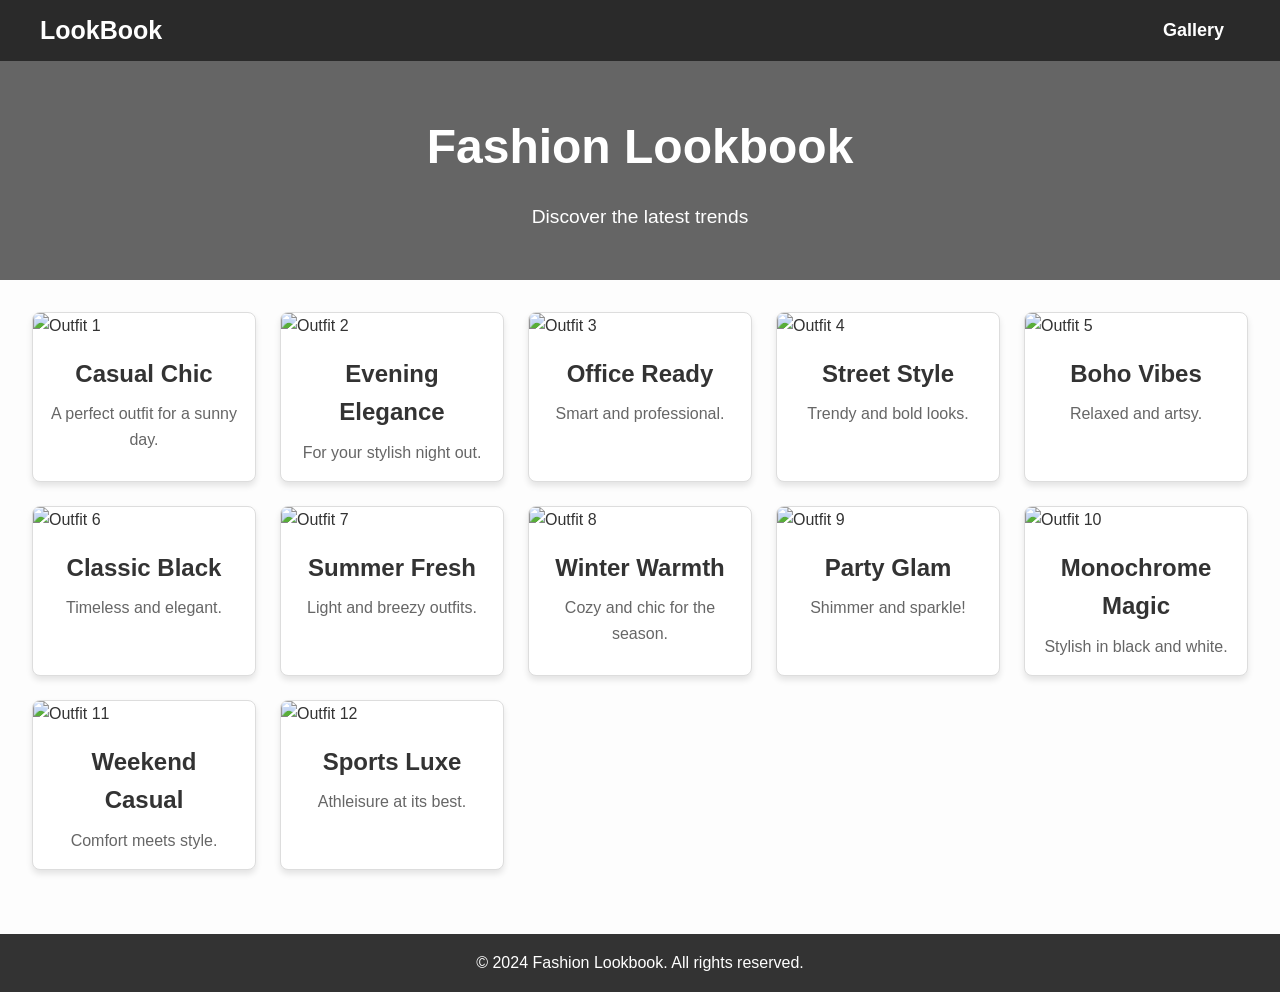
==== Fashion Lookbook/index.html @ dab62062 "Added navigation bar" ====
<!DOCTYPE html>
<html lang="en">
<head>
  <meta charset="UTF-8">
  <meta name="viewport" content="width=device-width, initial-scale=1.0">
  <title>Fashion Lookbook</title>
  <link rel="stylesheet" href="style.css">
</head>
<body>
  <header class="bar">
  <nav>
    <div class="logo">LookBook</div>
      <ul>
          
          <li><a href="#gallery">Gallery</a></li>
      </ul>
  </nav>
</header>
   
  <!-- Hero Section -->
  <header class="hero">
    

    <h1>Fashion Lookbook</h1>
    <p>Discover the latest trends</p>
  </header>

  <!-- Gallery Section -->
  <section class="gallery">
    <div class="card">
      <img src="images/outfit1.jpg" alt="Outfit 1">
      <div class="card-info">
        <h2>Casual Chic</h2>
        <p>A perfect outfit for a sunny day.</p>
      </div>
    </div>
    <div class="card">
      <img src="images/outfit2.jpg" alt="Outfit 2">
      <div class="card-info">
        <h2>Evening Elegance</h2>
        <p>For your stylish night out.</p>
      </div>
    </div>
    <div class="card">
      <img src="images/outfit3.jpg" alt="Outfit 3">
      <div class="card-info">
        <h2>Office Ready</h2>
        <p>Smart and professional.</p>
      </div>
    </div>
    <div class="card">
      <img src="images/outfit4.jpg" alt="Outfit 4">
      <div class="card-info">
        <h2>Street Style</h2>
        <p>Trendy and bold looks.</p>
      </div>
    </div>
    <div class="card">
      <img src="images/outfit5.jpg" alt="Outfit 5">
      <div class="card-info">
        <h2>Boho Vibes</h2>
        <p>Relaxed and artsy.</p>
      </div>
    </div>
    <div class="card">
      <img src="images/outfit6.jpg" alt="Outfit 6">
      <div class="card-info">
        <h2>Classic Black</h2>
        <p>Timeless and elegant.</p>
      </div>
    </div>
    <div class="card">
      <img src="images/outfit7.jpg" alt="Outfit 7">
      <div class="card-info">
        <h2>Summer Fresh</h2>
        <p>Light and breezy outfits.</p>
      </div>
    </div>
    <div class="card">
      <img src="images/outfit8.jpg" alt="Outfit 8">
      <div class="card-info">
        <h2>Winter Warmth</h2>
        <p>Cozy and chic for the season.</p>
      </div>
    </div>
    <div class="card">
      <img src="images/outfit9.jpg" alt="Outfit 9">
      <div class="card-info">
        <h2>Party Glam</h2>
        <p>Shimmer and sparkle!</p>
      </div>
    </div>
    <div class="card">
      <img src="images/outfit10.jpg" alt="Outfit 10">
      <div class="card-info">
        <h2>Monochrome Magic</h2>
        <p>Stylish in black and white.</p>
      </div>
    </div>
    <div class="card">
      <img src="images/outfit11.jpg" alt="Outfit 11">
      <div class="card-info">
        <h2>Weekend Casual</h2>
        <p>Comfort meets style.</p>
      </div>
    </div>
    <div class="card">
      <img src="images/outfit12.jpg" alt="Outfit 12">
      <div class="card-info">
        <h2>Sports Luxe</h2>
        <p>Athleisure at its best.</p>
      </div>
    </div>
  </section>

  <!-- Footer -->
  <footer>
    <p>&copy; 2024 Fashion Lookbook. All rights reserved.</p>
  </footer>
</body>
</html>
---- Fashion Lookbook/style.css ----
/* General Styles */
* {
    margin: 0;
    padding: 0;
    box-sizing: border-box;
    font-family: 'Arial', sans-serif;
  }
  
  body {
    background-color: #fdfdfd;
    color: #333;
    line-height: 1.6;
  }

 

nav {
  display: flex;
  justify-content: flex-end; 
  align-items: center;
  background-color: #2a2a2a;
    color: #fff;
    padding: 0.5rem;
    
}

nav ul {
  display: flex;
  list-style: none;
  text-align: right;
  justify-content: flex-end; 
}

nav ul li {
  margin-left: 1rem;
  margin-right: 3rem;
}

nav ul li a {
  color: #fff;
  text-decoration: none;
  position: relative; 
  display: inline-block;
  padding: 0.5rem 0;
  font-weight: bold;
  font-size: large;


}

nav ul li a::after {
  content: '';
  position: absolute;
  bottom: 0; 
  left: 0;
  width: 0; 
  height: 2px; 
  background: #fff; 
  transition: width 0.3s ease-in-out; 
}

nav ul li a:hover::after {
  width: 100%; 
}
.logo {
  margin-right: auto; 
  font-weight: bolder;
  font-size: 25px;
  margin-left: 2rem;
}


  
  /* Hero Section */
  .hero {
    text-align: center;
    background: linear-gradient(rgba(0, 0, 0, 0.6), rgba(0, 0, 0, 0.6)), url('images/hero.jpg') no-repeat center/cover;
    color: #fff;
    padding: 3rem 1rem;
  }
  
  .hero h1 {
    font-size: 3rem;
  }
  
  .hero p {
    margin-top: 1rem;
    font-size: 1.2rem;
  }
  
  /* Gallery Section */
  .gallery {
    display: grid;
    grid-template-columns: repeat(auto-fit, minmax(200px, 1fr));
    gap: 1.5rem;
    padding: 2rem;
  }
  
  .card {
    background: #fff;
    border: 1px solid #ddd;
    border-radius: 8px;
    overflow: hidden;
    box-shadow: 0 4px 6px rgba(0, 0, 0, 0.1);
    transition: transform 0.3s ease, box-shadow 0.3s ease;
  }
  
  .card:hover {
    transform: translateY(-5px);
    box-shadow: 0 8px 12px rgba(0, 0, 0, 0.2);
  }
  
  .card img {
    width: 100%;
    display: block;
    transition: transform 0.3s ease;
  }
  
  .card:hover img {
    transform: scale(1.05);
  }
  
  .card-info {
    padding: 1rem;
    text-align: center;
  }
  
  .card-info h2 {
    font-size: 1.5rem;
    margin-bottom: 0.5rem;
  }
  
  .card-info p {
    font-size: 1rem;
    color: #666;
  }
  
  /* Footer */
  footer {
    text-align: center;
    padding: 1rem;
    background: #333;
    color: #fff;
    margin-top: 2rem;
  }
  
  /* Responsive Design */
  @media (max-width: 600px) {
    .gallery {
      grid-template-columns: 1fr;
    }
  }
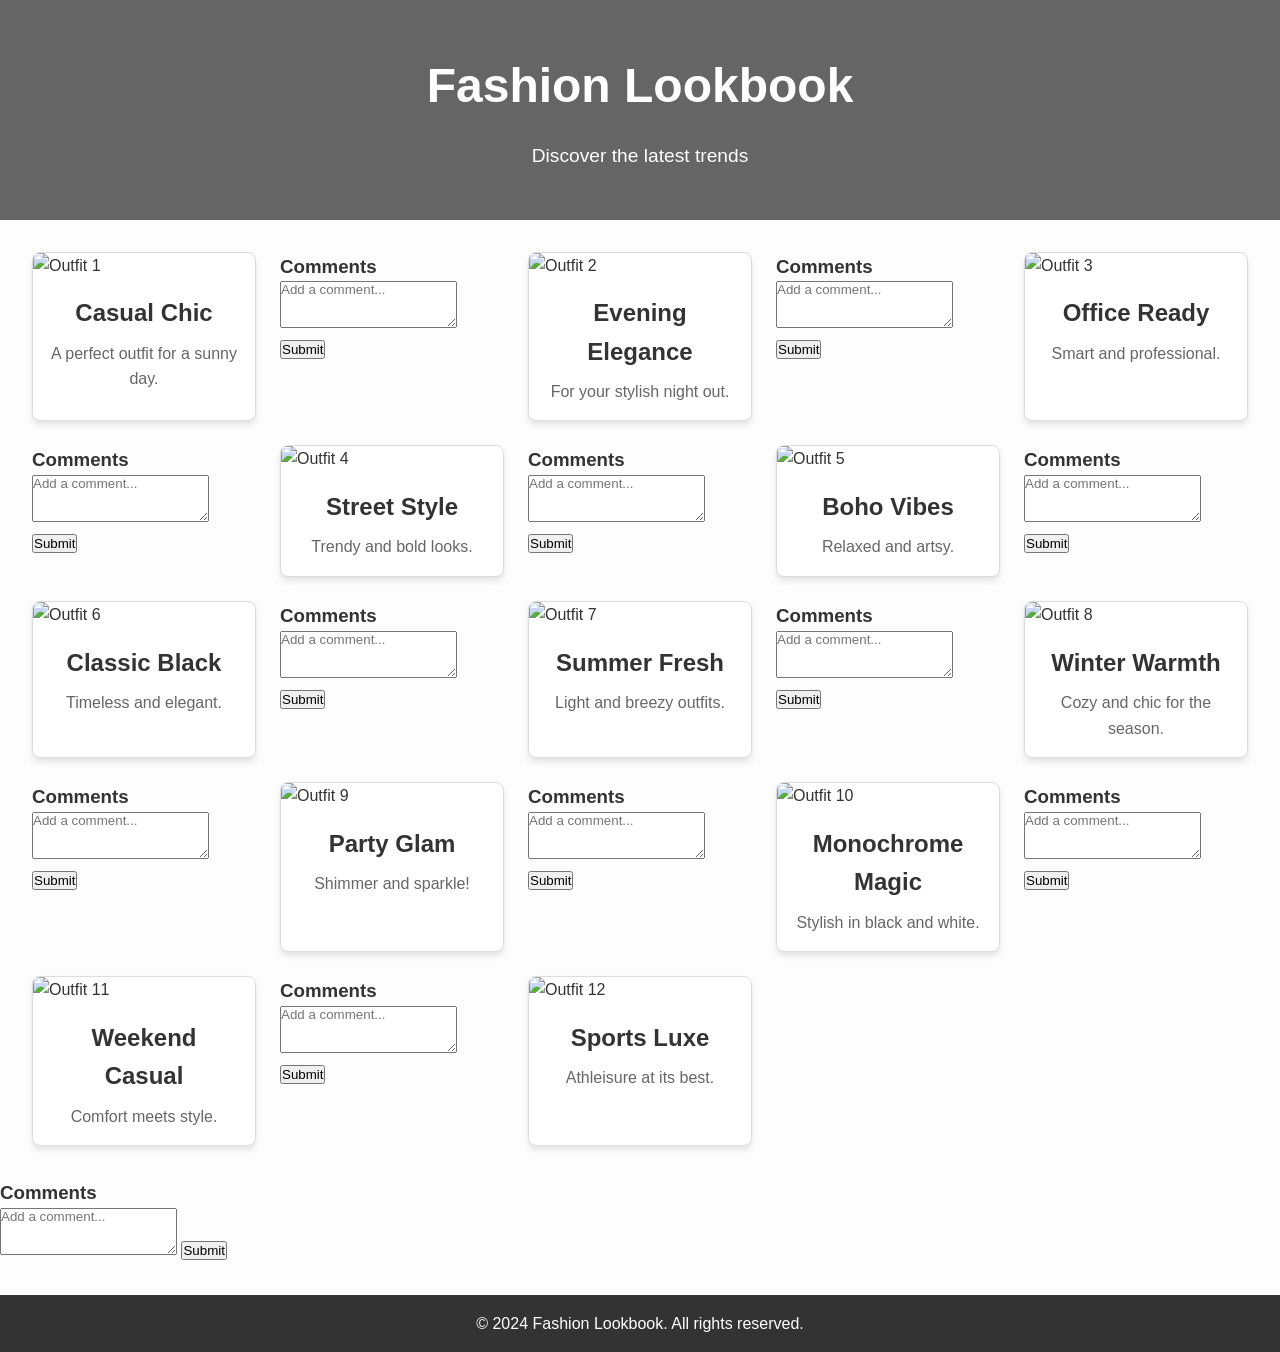
==== commit 71f7897d: "added comment section" ====
--- a/Fashion Lookbook/index.html
+++ b/Fashion Lookbook/index.html
@@ -1,26 +1,16 @@
 <!DOCTYPE html>
 <html lang="en">
+
 <head>
   <meta charset="UTF-8">
   <meta name="viewport" content="width=device-width, initial-scale=1.0">
   <title>Fashion Lookbook</title>
   <link rel="stylesheet" href="style.css">
 </head>
+
 <body>
-  <header class="bar">
-  <nav>
-    <div class="logo">LookBook</div>
-      <ul>
-          
-          <li><a href="#gallery">Gallery</a></li>
-      </ul>
-  </nav>
-</header>
-   
   <!-- Hero Section -->
   <header class="hero">
-    
-
     <h1>Fashion Lookbook</h1>
     <p>Discover the latest trends</p>
   </header>
@@ -34,6 +24,17 @@
         <p>A perfect outfit for a sunny day.</p>
       </div>
     </div>
+    <!-- Comment Section -->
+    <div class="comment-section">
+      <h3>Comments</h3>
+      <div class="comments-list" id="comments1">
+        <!-- Comments will be displayed here -->
+      </div>
+      <textarea id="commentInput1" placeholder="Add a comment..." rows="3"></textarea>
+      <button onclick="submitComment(1)">Submit</button>
+    </div>
+    </div>
+
     <div class="card">
       <img src="images/outfit2.jpg" alt="Outfit 2">
       <div class="card-info">
@@ -41,6 +42,18 @@
         <p>For your stylish night out.</p>
       </div>
     </div>
+
+    <!-- Comment Section -->
+    <div class="comment-section">
+      <h3>Comments</h3>
+      <div class="comments-list" id="comments2">
+        <!-- Comments will be displayed here -->
+      </div>
+      <textarea id="commentInput2" placeholder="Add a comment..." rows="3"></textarea>
+      <button onclick="submitComment(2)">Submit</button>
+    </div>
+    </div>
+
     <div class="card">
       <img src="images/outfit3.jpg" alt="Outfit 3">
       <div class="card-info">
@@ -48,6 +61,18 @@
         <p>Smart and professional.</p>
       </div>
     </div>
+
+    <!-- Comment Section -->
+    <div class="comment-section">
+      <h3>Comments</h3>
+      <div class="comments-list" id="comments3">
+        <!-- Comments will be displayed here -->
+      </div>
+      <textarea id="commentInput3" placeholder="Add a comment..." rows="3"></textarea>
+      <button onclick="submitComment(3)">Submit</button>
+    </div>
+    </div>
+
     <div class="card">
       <img src="images/outfit4.jpg" alt="Outfit 4">
       <div class="card-info">
@@ -55,6 +80,18 @@
         <p>Trendy and bold looks.</p>
       </div>
     </div>
+
+    <!-- Comment Section -->
+    <div class="comment-section">
+      <h3>Comments</h3>
+      <div class="comments-list" id="comments4">
+        <!-- Comments will be displayed here -->
+      </div>
+      <textarea id="commentInput4" placeholder="Add a comment..." rows="3"></textarea>
+      <button onclick="submitComment(4)">Submit</button>
+    </div>
+    </div>
+
     <div class="card">
       <img src="images/outfit5.jpg" alt="Outfit 5">
       <div class="card-info">
@@ -62,6 +99,18 @@
         <p>Relaxed and artsy.</p>
       </div>
     </div>
+
+    <!-- Comment Section -->
+    <div class="comment-section">
+      <h3>Comments</h3>
+      <div class="comments-list" id="comments5">
+        <!-- Comments will be displayed here -->
+      </div>
+      <textarea id="commentInput5" placeholder="Add a comment..." rows="3"></textarea>
+      <button onclick="submitComment(5)">Submit</button>
+    </div>
+    </div>
+
     <div class="card">
       <img src="images/outfit6.jpg" alt="Outfit 6">
       <div class="card-info">
@@ -69,6 +118,18 @@
         <p>Timeless and elegant.</p>
       </div>
     </div>
+
+    <!-- Comment Section -->
+    <div class="comment-section">
+      <h3>Comments</h3>
+      <div class="comments-list" id="comments6">
+        <!-- Comments will be displayed here -->
+      </div>
+      <textarea id="commentInput6" placeholder="Add a comment..." rows="3"></textarea>
+      <button onclick="submitComment(6)">Submit</button>
+    </div>
+    </div>
+
     <div class="card">
       <img src="images/outfit7.jpg" alt="Outfit 7">
       <div class="card-info">
@@ -76,6 +137,17 @@
         <p>Light and breezy outfits.</p>
       </div>
     </div>
+    <!-- Comment Section -->
+    <div class="comment-section">
+      <h3>Comments</h3>
+      <div class="comments-list" id="comments7">
+        <!-- Comments will be displayed here -->
+      </div>
+      <textarea id="commentInput7" placeholder="Add a comment..." rows="3"></textarea>
+      <button onclick="submitComment(7)">Submit</button>
+    </div>
+    </div>
+
     <div class="card">
       <img src="images/outfit8.jpg" alt="Outfit 8">
       <div class="card-info">
@@ -83,6 +155,18 @@
         <p>Cozy and chic for the season.</p>
       </div>
     </div>
+    
+    <!-- Comment Section -->
+    <div class="comment-section">
+      <h3>Comments</h3>
+      <div class="comments-list" id="comments8">
+        <!-- Comments will be displayed here -->
+      </div>
+      <textarea id="commentInput8" placeholder="Add a comment..." rows="3"></textarea>
+      <button onclick="submitComment(8)">Submit</button>
+    </div>
+    </div>
+
     <div class="card">
       <img src="images/outfit9.jpg" alt="Outfit 9">
       <div class="card-info">
@@ -90,6 +174,16 @@
         <p>Shimmer and sparkle!</p>
       </div>
     </div>
+    <!-- Comment Section -->
+    <div class="comment-section">
+      <h3>Comments</h3>
+      <div class="comments-list" id="comments9">
+        <!-- Comments will be displayed here -->
+      </div>
+      <textarea id="commentInput9" placeholder="Add a comment..." rows="3"></textarea>
+      <button onclick="submitComment(9)">Submit</button>
+    </div>
+    </div>
     <div class="card">
       <img src="images/outfit10.jpg" alt="Outfit 10">
       <div class="card-info">
@@ -97,6 +191,16 @@
         <p>Stylish in black and white.</p>
       </div>
     </div>
+    <!-- Comment Section -->
+    <div class="comment-section">
+      <h3>Comments</h3>
+      <div class="comments-list" id="comments10">
+        <!-- Comments will be displayed here -->
+      </div>
+      <textarea id="commentInput10" placeholder="Add a comment..." rows="3"></textarea>
+      <button onclick="submitComment(10)">Submit</button>
+    </div>
+    </div>
     <div class="card">
       <img src="images/outfit11.jpg" alt="Outfit 11">
       <div class="card-info">
@@ -104,6 +208,18 @@
         <p>Comfort meets style.</p>
       </div>
     </div>
+
+    <!-- Comment Section -->
+    <div class="comment-section">
+      <h3>Comments</h3>
+      <div class="comments-list" id="comments11">
+        <!-- Comments will be displayed here -->
+      </div>
+      <textarea id="commentInput11" placeholder="Add a comment..." rows="3"></textarea>
+      <button onclick="submitComment(11)">Submit</button>
+    </div>
+    </div>
+
     <div class="card">
       <img src="images/outfit12.jpg" alt="Outfit 12">
       <div class="card-info">
@@ -111,6 +227,17 @@
         <p>Athleisure at its best.</p>
       </div>
     </div>
+  </section>
+  <!-- Comment Section -->
+  <div class="comment-section">
+    <h3>Comments</h3>
+    <div class="comments-list" id="comments12">
+      <!-- Comments will be displayed here -->
+    </div>
+    <textarea id="commentInput12" placeholder="Add a comment..." rows="3"></textarea>
+    <button onclick="submitComment(12)">Submit</button>
+  </div>
+  </div>
   </section>
 
   <!-- Footer -->
@@ -118,4 +245,5 @@
     <p>&copy; 2024 Fashion Lookbook. All rights reserved.</p>
   </footer>
 </body>
-</html>
+
+</html>
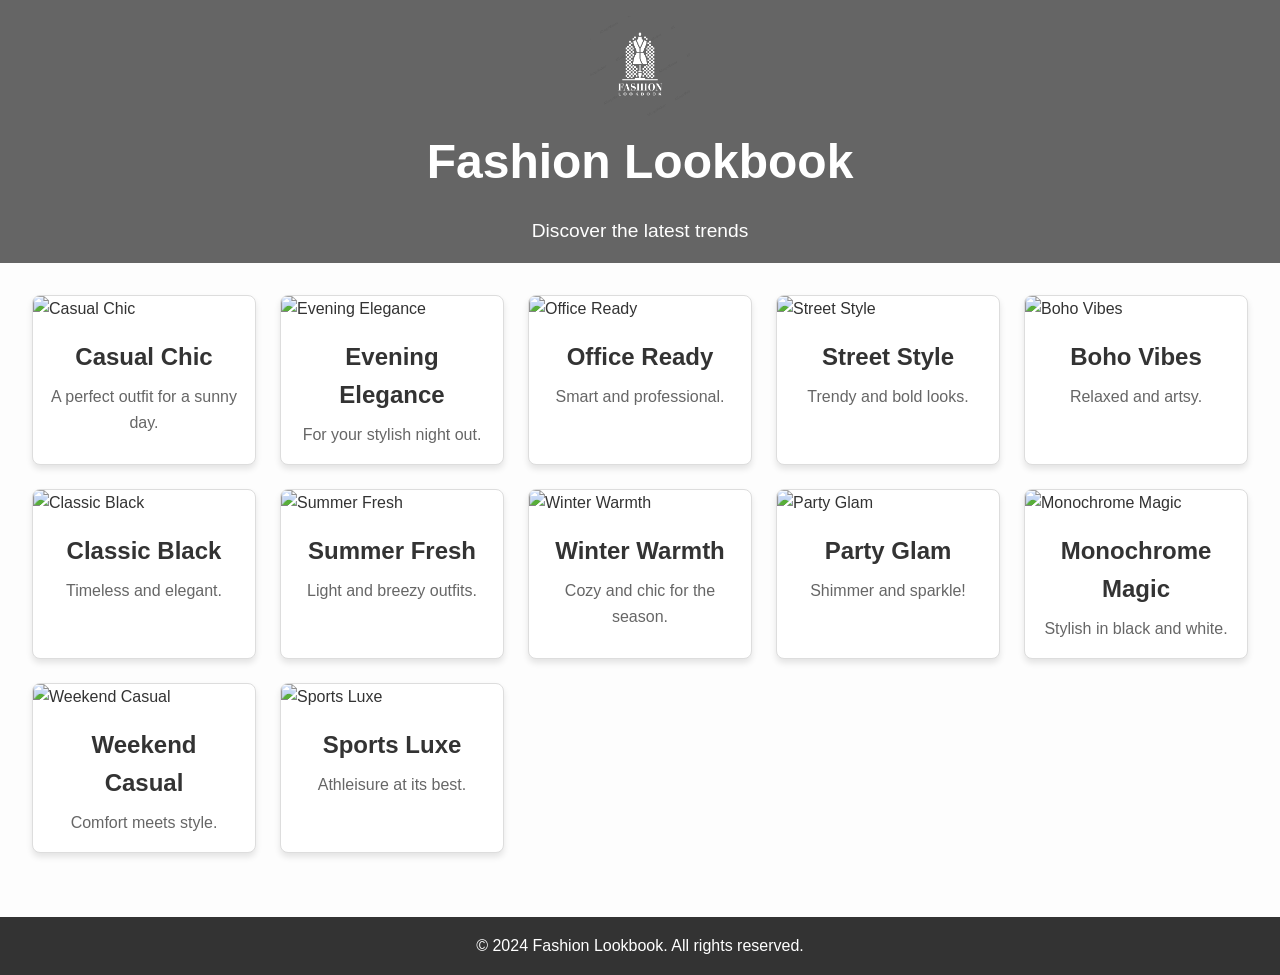
==== commit 5f51a83e: "Merge c6e33e100c195fc5df69201cd926a06e2861e83a into b6d8269599fd2f9687fce2b28bc772ff6d50dc00" ====
--- a/Fashion Lookbook/index.html
+++ b/Fashion Lookbook/index.html
@@ -1,16 +1,16 @@
 <!DOCTYPE html>
 <html lang="en">
-
 <head>
   <meta charset="UTF-8">
   <meta name="viewport" content="width=device-width, initial-scale=1.0">
   <title>Fashion Lookbook</title>
   <link rel="stylesheet" href="style.css">
+  <link rel="icon" href="./images/logo.png">
 </head>
-
 <body>
   <!-- Hero Section -->
   <header class="hero">
+    <img src="./images/logo.png" alt="Logo" class="logo" style="width:100px;">
     <h1>Fashion Lookbook</h1>
     <p>Discover the latest trends</p>
   </header>
@@ -18,226 +18,89 @@
   <!-- Gallery Section -->
   <section class="gallery">
     <div class="card">
-      <img src="images/outfit1.jpg" alt="Outfit 1">
+      <img src="images/outfit1.jpg" alt="Casual Chic">
       <div class="card-info">
         <h2>Casual Chic</h2>
         <p>A perfect outfit for a sunny day.</p>
       </div>
     </div>
-    <!-- Comment Section -->
-    <div class="comment-section">
-      <h3>Comments</h3>
-      <div class="comments-list" id="comments1">
-        <!-- Comments will be displayed here -->
-      </div>
-      <textarea id="commentInput1" placeholder="Add a comment..." rows="3"></textarea>
-      <button onclick="submitComment(1)">Submit</button>
-    </div>
-    </div>
-
     <div class="card">
-      <img src="images/outfit2.jpg" alt="Outfit 2">
+      <img src="images/outfit2.jpg" alt="Evening Elegance">
       <div class="card-info">
         <h2>Evening Elegance</h2>
         <p>For your stylish night out.</p>
       </div>
     </div>
-
-    <!-- Comment Section -->
-    <div class="comment-section">
-      <h3>Comments</h3>
-      <div class="comments-list" id="comments2">
-        <!-- Comments will be displayed here -->
-      </div>
-      <textarea id="commentInput2" placeholder="Add a comment..." rows="3"></textarea>
-      <button onclick="submitComment(2)">Submit</button>
-    </div>
-    </div>
-
     <div class="card">
-      <img src="images/outfit3.jpg" alt="Outfit 3">
+      <img src="images/outfit3.jpg" alt="Office Ready">
       <div class="card-info">
         <h2>Office Ready</h2>
         <p>Smart and professional.</p>
       </div>
     </div>
-
-    <!-- Comment Section -->
-    <div class="comment-section">
-      <h3>Comments</h3>
-      <div class="comments-list" id="comments3">
-        <!-- Comments will be displayed here -->
-      </div>
-      <textarea id="commentInput3" placeholder="Add a comment..." rows="3"></textarea>
-      <button onclick="submitComment(3)">Submit</button>
-    </div>
-    </div>
-
     <div class="card">
-      <img src="images/outfit4.jpg" alt="Outfit 4">
+      <img src="images/outfit4.jpg" alt="Street Style">
       <div class="card-info">
         <h2>Street Style</h2>
         <p>Trendy and bold looks.</p>
       </div>
     </div>
-
-    <!-- Comment Section -->
-    <div class="comment-section">
-      <h3>Comments</h3>
-      <div class="comments-list" id="comments4">
-        <!-- Comments will be displayed here -->
-      </div>
-      <textarea id="commentInput4" placeholder="Add a comment..." rows="3"></textarea>
-      <button onclick="submitComment(4)">Submit</button>
-    </div>
-    </div>
-
     <div class="card">
-      <img src="images/outfit5.jpg" alt="Outfit 5">
+      <img src="images/outfit5.jpg" alt="Boho Vibes">
       <div class="card-info">
         <h2>Boho Vibes</h2>
         <p>Relaxed and artsy.</p>
       </div>
     </div>
-
-    <!-- Comment Section -->
-    <div class="comment-section">
-      <h3>Comments</h3>
-      <div class="comments-list" id="comments5">
-        <!-- Comments will be displayed here -->
-      </div>
-      <textarea id="commentInput5" placeholder="Add a comment..." rows="3"></textarea>
-      <button onclick="submitComment(5)">Submit</button>
-    </div>
-    </div>
-
     <div class="card">
-      <img src="images/outfit6.jpg" alt="Outfit 6">
+      <img src="images/outfit6.jpg" alt="Classic Black">
       <div class="card-info">
         <h2>Classic Black</h2>
         <p>Timeless and elegant.</p>
       </div>
     </div>
-
-    <!-- Comment Section -->
-    <div class="comment-section">
-      <h3>Comments</h3>
-      <div class="comments-list" id="comments6">
-        <!-- Comments will be displayed here -->
-      </div>
-      <textarea id="commentInput6" placeholder="Add a comment..." rows="3"></textarea>
-      <button onclick="submitComment(6)">Submit</button>
-    </div>
-    </div>
-
     <div class="card">
-      <img src="images/outfit7.jpg" alt="Outfit 7">
+      <img src="images/outfit7.jpg" alt="Summer Fresh">
       <div class="card-info">
         <h2>Summer Fresh</h2>
         <p>Light and breezy outfits.</p>
       </div>
     </div>
-    <!-- Comment Section -->
-    <div class="comment-section">
-      <h3>Comments</h3>
-      <div class="comments-list" id="comments7">
-        <!-- Comments will be displayed here -->
-      </div>
-      <textarea id="commentInput7" placeholder="Add a comment..." rows="3"></textarea>
-      <button onclick="submitComment(7)">Submit</button>
-    </div>
-    </div>
-
     <div class="card">
-      <img src="images/outfit8.jpg" alt="Outfit 8">
+      <img src="images/outfit8.jpg" alt="Winter Warmth">
       <div class="card-info">
         <h2>Winter Warmth</h2>
         <p>Cozy and chic for the season.</p>
       </div>
     </div>
-    
-    <!-- Comment Section -->
-    <div class="comment-section">
-      <h3>Comments</h3>
-      <div class="comments-list" id="comments8">
-        <!-- Comments will be displayed here -->
-      </div>
-      <textarea id="commentInput8" placeholder="Add a comment..." rows="3"></textarea>
-      <button onclick="submitComment(8)">Submit</button>
-    </div>
-    </div>
-
     <div class="card">
-      <img src="images/outfit9.jpg" alt="Outfit 9">
+      <img src="images/outfit9.jpg" alt="Party Glam">
       <div class="card-info">
         <h2>Party Glam</h2>
         <p>Shimmer and sparkle!</p>
       </div>
     </div>
-    <!-- Comment Section -->
-    <div class="comment-section">
-      <h3>Comments</h3>
-      <div class="comments-list" id="comments9">
-        <!-- Comments will be displayed here -->
-      </div>
-      <textarea id="commentInput9" placeholder="Add a comment..." rows="3"></textarea>
-      <button onclick="submitComment(9)">Submit</button>
-    </div>
-    </div>
     <div class="card">
-      <img src="images/outfit10.jpg" alt="Outfit 10">
+      <img src="images/outfit10.jpg" alt="Monochrome Magic">
       <div class="card-info">
         <h2>Monochrome Magic</h2>
         <p>Stylish in black and white.</p>
       </div>
     </div>
-    <!-- Comment Section -->
-    <div class="comment-section">
-      <h3>Comments</h3>
-      <div class="comments-list" id="comments10">
-        <!-- Comments will be displayed here -->
-      </div>
-      <textarea id="commentInput10" placeholder="Add a comment..." rows="3"></textarea>
-      <button onclick="submitComment(10)">Submit</button>
-    </div>
-    </div>
     <div class="card">
-      <img src="images/outfit11.jpg" alt="Outfit 11">
+      <img src="images/outfit11.jpg" alt="Weekend Casual">
       <div class="card-info">
         <h2>Weekend Casual</h2>
         <p>Comfort meets style.</p>
       </div>
     </div>
-
-    <!-- Comment Section -->
-    <div class="comment-section">
-      <h3>Comments</h3>
-      <div class="comments-list" id="comments11">
-        <!-- Comments will be displayed here -->
-      </div>
-      <textarea id="commentInput11" placeholder="Add a comment..." rows="3"></textarea>
-      <button onclick="submitComment(11)">Submit</button>
-    </div>
-    </div>
-
     <div class="card">
-      <img src="images/outfit12.jpg" alt="Outfit 12">
+      <img src="images/outfit12.jpg" alt="Sports Luxe">
       <div class="card-info">
         <h2>Sports Luxe</h2>
         <p>Athleisure at its best.</p>
       </div>
     </div>
-  </section>
-  <!-- Comment Section -->
-  <div class="comment-section">
-    <h3>Comments</h3>
-    <div class="comments-list" id="comments12">
-      <!-- Comments will be displayed here -->
-    </div>
-    <textarea id="commentInput12" placeholder="Add a comment..." rows="3"></textarea>
-    <button onclick="submitComment(12)">Submit</button>
-  </div>
-  </div>
   </section>
 
   <!-- Footer -->
@@ -245,5 +108,4 @@
     <p>&copy; 2024 Fashion Lookbook. All rights reserved.</p>
   </footer>
 </body>
-
-</html>+</html>
--- a/Fashion Lookbook/style.css
+++ b/Fashion Lookbook/style.css
@@ -11,76 +11,18 @@
     color: #333;
     line-height: 1.6;
   }
-
- 
-
-nav {
-  display: flex;
-  justify-content: flex-end; 
-  align-items: center;
-  background-color: #2a2a2a;
-    color: #fff;
-    padding: 0.5rem;
-    
-}
-
-nav ul {
-  display: flex;
-  list-style: none;
-  text-align: right;
-  justify-content: flex-end; 
-}
-
-nav ul li {
-  margin-left: 1rem;
-  margin-right: 3rem;
-}
-
-nav ul li a {
-  color: #fff;
-  text-decoration: none;
-  position: relative; 
-  display: inline-block;
-  padding: 0.5rem 0;
-  font-weight: bold;
-  font-size: large;
-
-
-}
-
-nav ul li a::after {
-  content: '';
-  position: absolute;
-  bottom: 0; 
-  left: 0;
-  width: 0; 
-  height: 2px; 
-  background: #fff; 
-  transition: width 0.3s ease-in-out; 
-}
-
-nav ul li a:hover::after {
-  width: 100%; 
-}
-.logo {
-  margin-right: auto; 
-  font-weight: bolder;
-  font-size: 25px;
-  margin-left: 2rem;
-}
-
-
   
   /* Hero Section */
   .hero {
     text-align: center;
     background: linear-gradient(rgba(0, 0, 0, 0.6), rgba(0, 0, 0, 0.6)), url('images/hero.jpg') no-repeat center/cover;
     color: #fff;
-    padding: 3rem 1rem;
+    padding: 1rem 1rem;
   }
   
   .hero h1 {
     font-size: 3rem;
+    padding-top: -2px;
   }
   
   .hero p {
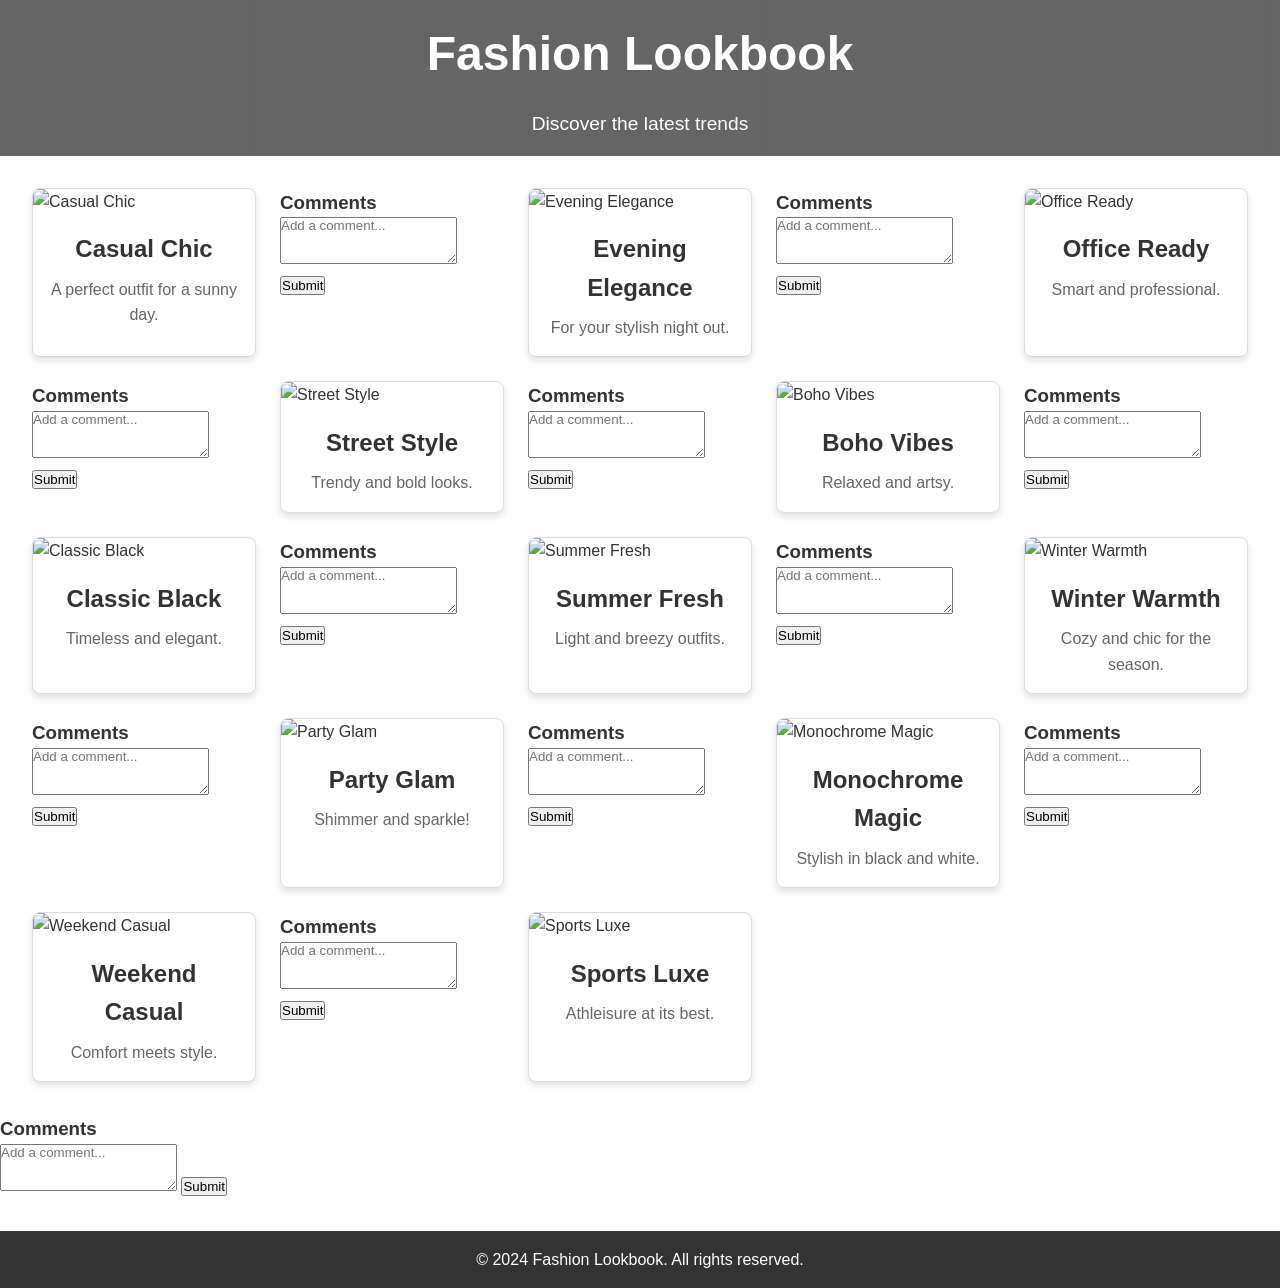
==== commit 59c37dcc: "Merge branch 'main' of https://github.com/Constellation-destroyer/Web-Dev-1" ====
--- a/Fashion Lookbook/index.html
+++ b/Fashion Lookbook/index.html
@@ -1,16 +1,16 @@
 <!DOCTYPE html>
 <html lang="en">
+
 <head>
   <meta charset="UTF-8">
   <meta name="viewport" content="width=device-width, initial-scale=1.0">
   <title>Fashion Lookbook</title>
   <link rel="stylesheet" href="style.css">
-  <link rel="icon" href="./images/logo.png">
 </head>
+
 <body>
   <!-- Hero Section -->
   <header class="hero">
-    <img src="./images/logo.png" alt="Logo" class="logo" style="width:100px;">
     <h1>Fashion Lookbook</h1>
     <p>Discover the latest trends</p>
   </header>
@@ -24,6 +24,17 @@
         <p>A perfect outfit for a sunny day.</p>
       </div>
     </div>
+    <!-- Comment Section -->
+    <div class="comment-section">
+      <h3>Comments</h3>
+      <div class="comments-list" id="comments1">
+        <!-- Comments will be displayed here -->
+      </div>
+      <textarea id="commentInput1" placeholder="Add a comment..." rows="3"></textarea>
+      <button onclick="submitComment(1)">Submit</button>
+    </div>
+    </div>
+
     <div class="card">
       <img src="images/outfit2.jpg" alt="Evening Elegance">
       <div class="card-info">
@@ -31,6 +42,18 @@
         <p>For your stylish night out.</p>
       </div>
     </div>
+
+    <!-- Comment Section -->
+    <div class="comment-section">
+      <h3>Comments</h3>
+      <div class="comments-list" id="comments2">
+        <!-- Comments will be displayed here -->
+      </div>
+      <textarea id="commentInput2" placeholder="Add a comment..." rows="3"></textarea>
+      <button onclick="submitComment(2)">Submit</button>
+    </div>
+    </div>
+
     <div class="card">
       <img src="images/outfit3.jpg" alt="Office Ready">
       <div class="card-info">
@@ -38,6 +61,18 @@
         <p>Smart and professional.</p>
       </div>
     </div>
+
+    <!-- Comment Section -->
+    <div class="comment-section">
+      <h3>Comments</h3>
+      <div class="comments-list" id="comments3">
+        <!-- Comments will be displayed here -->
+      </div>
+      <textarea id="commentInput3" placeholder="Add a comment..." rows="3"></textarea>
+      <button onclick="submitComment(3)">Submit</button>
+    </div>
+    </div>
+
     <div class="card">
       <img src="images/outfit4.jpg" alt="Street Style">
       <div class="card-info">
@@ -45,6 +80,18 @@
         <p>Trendy and bold looks.</p>
       </div>
     </div>
+
+    <!-- Comment Section -->
+    <div class="comment-section">
+      <h3>Comments</h3>
+      <div class="comments-list" id="comments4">
+        <!-- Comments will be displayed here -->
+      </div>
+      <textarea id="commentInput4" placeholder="Add a comment..." rows="3"></textarea>
+      <button onclick="submitComment(4)">Submit</button>
+    </div>
+    </div>
+
     <div class="card">
       <img src="images/outfit5.jpg" alt="Boho Vibes">
       <div class="card-info">
@@ -52,6 +99,18 @@
         <p>Relaxed and artsy.</p>
       </div>
     </div>
+
+    <!-- Comment Section -->
+    <div class="comment-section">
+      <h3>Comments</h3>
+      <div class="comments-list" id="comments5">
+        <!-- Comments will be displayed here -->
+      </div>
+      <textarea id="commentInput5" placeholder="Add a comment..." rows="3"></textarea>
+      <button onclick="submitComment(5)">Submit</button>
+    </div>
+    </div>
+
     <div class="card">
       <img src="images/outfit6.jpg" alt="Classic Black">
       <div class="card-info">
@@ -59,6 +118,18 @@
         <p>Timeless and elegant.</p>
       </div>
     </div>
+
+    <!-- Comment Section -->
+    <div class="comment-section">
+      <h3>Comments</h3>
+      <div class="comments-list" id="comments6">
+        <!-- Comments will be displayed here -->
+      </div>
+      <textarea id="commentInput6" placeholder="Add a comment..." rows="3"></textarea>
+      <button onclick="submitComment(6)">Submit</button>
+    </div>
+    </div>
+
     <div class="card">
       <img src="images/outfit7.jpg" alt="Summer Fresh">
       <div class="card-info">
@@ -66,6 +137,17 @@
         <p>Light and breezy outfits.</p>
       </div>
     </div>
+    <!-- Comment Section -->
+    <div class="comment-section">
+      <h3>Comments</h3>
+      <div class="comments-list" id="comments7">
+        <!-- Comments will be displayed here -->
+      </div>
+      <textarea id="commentInput7" placeholder="Add a comment..." rows="3"></textarea>
+      <button onclick="submitComment(7)">Submit</button>
+    </div>
+    </div>
+
     <div class="card">
       <img src="images/outfit8.jpg" alt="Winter Warmth">
       <div class="card-info">
@@ -73,6 +155,18 @@
         <p>Cozy and chic for the season.</p>
       </div>
     </div>
+    
+    <!-- Comment Section -->
+    <div class="comment-section">
+      <h3>Comments</h3>
+      <div class="comments-list" id="comments8">
+        <!-- Comments will be displayed here -->
+      </div>
+      <textarea id="commentInput8" placeholder="Add a comment..." rows="3"></textarea>
+      <button onclick="submitComment(8)">Submit</button>
+    </div>
+    </div>
+
     <div class="card">
       <img src="images/outfit9.jpg" alt="Party Glam">
       <div class="card-info">
@@ -80,6 +174,16 @@
         <p>Shimmer and sparkle!</p>
       </div>
     </div>
+    <!-- Comment Section -->
+    <div class="comment-section">
+      <h3>Comments</h3>
+      <div class="comments-list" id="comments9">
+        <!-- Comments will be displayed here -->
+      </div>
+      <textarea id="commentInput9" placeholder="Add a comment..." rows="3"></textarea>
+      <button onclick="submitComment(9)">Submit</button>
+    </div>
+    </div>
     <div class="card">
       <img src="images/outfit10.jpg" alt="Monochrome Magic">
       <div class="card-info">
@@ -87,6 +191,16 @@
         <p>Stylish in black and white.</p>
       </div>
     </div>
+    <!-- Comment Section -->
+    <div class="comment-section">
+      <h3>Comments</h3>
+      <div class="comments-list" id="comments10">
+        <!-- Comments will be displayed here -->
+      </div>
+      <textarea id="commentInput10" placeholder="Add a comment..." rows="3"></textarea>
+      <button onclick="submitComment(10)">Submit</button>
+    </div>
+    </div>
     <div class="card">
       <img src="images/outfit11.jpg" alt="Weekend Casual">
       <div class="card-info">
@@ -94,6 +208,18 @@
         <p>Comfort meets style.</p>
       </div>
     </div>
+
+    <!-- Comment Section -->
+    <div class="comment-section">
+      <h3>Comments</h3>
+      <div class="comments-list" id="comments11">
+        <!-- Comments will be displayed here -->
+      </div>
+      <textarea id="commentInput11" placeholder="Add a comment..." rows="3"></textarea>
+      <button onclick="submitComment(11)">Submit</button>
+    </div>
+    </div>
+
     <div class="card">
       <img src="images/outfit12.jpg" alt="Sports Luxe">
       <div class="card-info">
@@ -101,6 +227,17 @@
         <p>Athleisure at its best.</p>
       </div>
     </div>
+  </section>
+  <!-- Comment Section -->
+  <div class="comment-section">
+    <h3>Comments</h3>
+    <div class="comments-list" id="comments12">
+      <!-- Comments will be displayed here -->
+    </div>
+    <textarea id="commentInput12" placeholder="Add a comment..." rows="3"></textarea>
+    <button onclick="submitComment(12)">Submit</button>
+  </div>
+  </div>
   </section>
 
   <!-- Footer -->
@@ -108,4 +245,5 @@
     <p>&copy; 2024 Fashion Lookbook. All rights reserved.</p>
   </footer>
 </body>
-</html>
+
+</html>
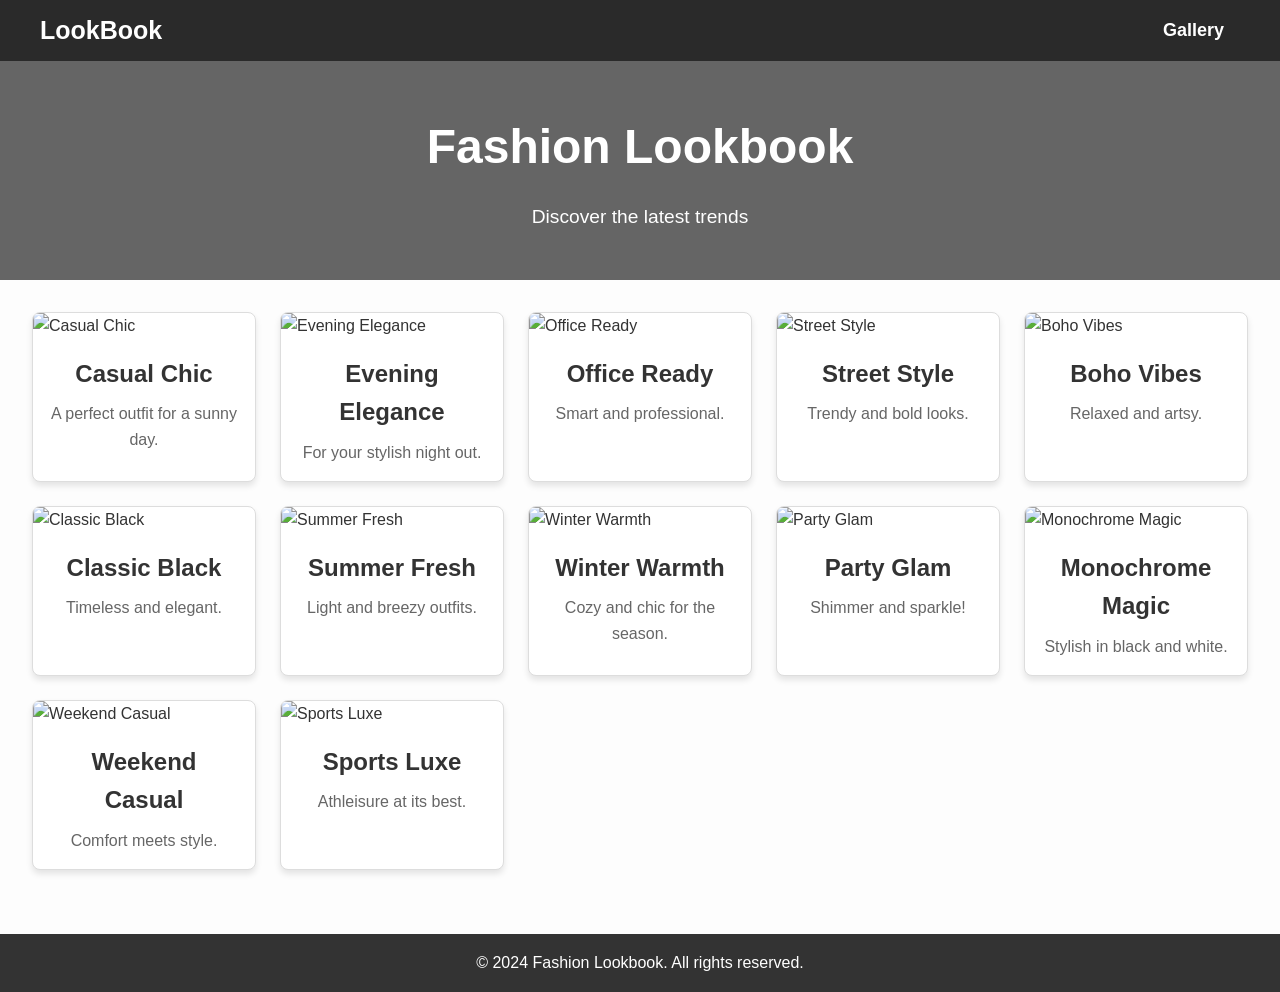
==== commit 75cd60d2: "Merge dab62062f6fc808e68909ad9ce80fef5a39e2e95 into b6d8269599fd2f9687fce2b28bc772ff6d50dc00" ====
--- a/Fashion Lookbook/index.html
+++ b/Fashion Lookbook/index.html
@@ -1,16 +1,26 @@
 <!DOCTYPE html>
 <html lang="en">
-
 <head>
   <meta charset="UTF-8">
   <meta name="viewport" content="width=device-width, initial-scale=1.0">
   <title>Fashion Lookbook</title>
   <link rel="stylesheet" href="style.css">
 </head>
-
 <body>
+  <header class="bar">
+  <nav>
+    <div class="logo">LookBook</div>
+      <ul>
+          
+          <li><a href="#gallery">Gallery</a></li>
+      </ul>
+  </nav>
+</header>
+   
   <!-- Hero Section -->
   <header class="hero">
+    
+
     <h1>Fashion Lookbook</h1>
     <p>Discover the latest trends</p>
   </header>
@@ -24,17 +34,6 @@
         <p>A perfect outfit for a sunny day.</p>
       </div>
     </div>
-    <!-- Comment Section -->
-    <div class="comment-section">
-      <h3>Comments</h3>
-      <div class="comments-list" id="comments1">
-        <!-- Comments will be displayed here -->
-      </div>
-      <textarea id="commentInput1" placeholder="Add a comment..." rows="3"></textarea>
-      <button onclick="submitComment(1)">Submit</button>
-    </div>
-    </div>
-
     <div class="card">
       <img src="images/outfit2.jpg" alt="Evening Elegance">
       <div class="card-info">
@@ -42,18 +41,6 @@
         <p>For your stylish night out.</p>
       </div>
     </div>
-
-    <!-- Comment Section -->
-    <div class="comment-section">
-      <h3>Comments</h3>
-      <div class="comments-list" id="comments2">
-        <!-- Comments will be displayed here -->
-      </div>
-      <textarea id="commentInput2" placeholder="Add a comment..." rows="3"></textarea>
-      <button onclick="submitComment(2)">Submit</button>
-    </div>
-    </div>
-
     <div class="card">
       <img src="images/outfit3.jpg" alt="Office Ready">
       <div class="card-info">
@@ -61,18 +48,6 @@
         <p>Smart and professional.</p>
       </div>
     </div>
-
-    <!-- Comment Section -->
-    <div class="comment-section">
-      <h3>Comments</h3>
-      <div class="comments-list" id="comments3">
-        <!-- Comments will be displayed here -->
-      </div>
-      <textarea id="commentInput3" placeholder="Add a comment..." rows="3"></textarea>
-      <button onclick="submitComment(3)">Submit</button>
-    </div>
-    </div>
-
     <div class="card">
       <img src="images/outfit4.jpg" alt="Street Style">
       <div class="card-info">
@@ -80,18 +55,6 @@
         <p>Trendy and bold looks.</p>
       </div>
     </div>
-
-    <!-- Comment Section -->
-    <div class="comment-section">
-      <h3>Comments</h3>
-      <div class="comments-list" id="comments4">
-        <!-- Comments will be displayed here -->
-      </div>
-      <textarea id="commentInput4" placeholder="Add a comment..." rows="3"></textarea>
-      <button onclick="submitComment(4)">Submit</button>
-    </div>
-    </div>
-
     <div class="card">
       <img src="images/outfit5.jpg" alt="Boho Vibes">
       <div class="card-info">
@@ -99,18 +62,6 @@
         <p>Relaxed and artsy.</p>
       </div>
     </div>
-
-    <!-- Comment Section -->
-    <div class="comment-section">
-      <h3>Comments</h3>
-      <div class="comments-list" id="comments5">
-        <!-- Comments will be displayed here -->
-      </div>
-      <textarea id="commentInput5" placeholder="Add a comment..." rows="3"></textarea>
-      <button onclick="submitComment(5)">Submit</button>
-    </div>
-    </div>
-
     <div class="card">
       <img src="images/outfit6.jpg" alt="Classic Black">
       <div class="card-info">
@@ -118,18 +69,6 @@
         <p>Timeless and elegant.</p>
       </div>
     </div>
-
-    <!-- Comment Section -->
-    <div class="comment-section">
-      <h3>Comments</h3>
-      <div class="comments-list" id="comments6">
-        <!-- Comments will be displayed here -->
-      </div>
-      <textarea id="commentInput6" placeholder="Add a comment..." rows="3"></textarea>
-      <button onclick="submitComment(6)">Submit</button>
-    </div>
-    </div>
-
     <div class="card">
       <img src="images/outfit7.jpg" alt="Summer Fresh">
       <div class="card-info">
@@ -137,17 +76,6 @@
         <p>Light and breezy outfits.</p>
       </div>
     </div>
-    <!-- Comment Section -->
-    <div class="comment-section">
-      <h3>Comments</h3>
-      <div class="comments-list" id="comments7">
-        <!-- Comments will be displayed here -->
-      </div>
-      <textarea id="commentInput7" placeholder="Add a comment..." rows="3"></textarea>
-      <button onclick="submitComment(7)">Submit</button>
-    </div>
-    </div>
-
     <div class="card">
       <img src="images/outfit8.jpg" alt="Winter Warmth">
       <div class="card-info">
@@ -155,34 +83,12 @@
         <p>Cozy and chic for the season.</p>
       </div>
     </div>
-    
-    <!-- Comment Section -->
-    <div class="comment-section">
-      <h3>Comments</h3>
-      <div class="comments-list" id="comments8">
-        <!-- Comments will be displayed here -->
-      </div>
-      <textarea id="commentInput8" placeholder="Add a comment..." rows="3"></textarea>
-      <button onclick="submitComment(8)">Submit</button>
-    </div>
-    </div>
-
     <div class="card">
       <img src="images/outfit9.jpg" alt="Party Glam">
       <div class="card-info">
         <h2>Party Glam</h2>
         <p>Shimmer and sparkle!</p>
       </div>
-    </div>
-    <!-- Comment Section -->
-    <div class="comment-section">
-      <h3>Comments</h3>
-      <div class="comments-list" id="comments9">
-        <!-- Comments will be displayed here -->
-      </div>
-      <textarea id="commentInput9" placeholder="Add a comment..." rows="3"></textarea>
-      <button onclick="submitComment(9)">Submit</button>
-    </div>
     </div>
     <div class="card">
       <img src="images/outfit10.jpg" alt="Monochrome Magic">
@@ -191,16 +97,6 @@
         <p>Stylish in black and white.</p>
       </div>
     </div>
-    <!-- Comment Section -->
-    <div class="comment-section">
-      <h3>Comments</h3>
-      <div class="comments-list" id="comments10">
-        <!-- Comments will be displayed here -->
-      </div>
-      <textarea id="commentInput10" placeholder="Add a comment..." rows="3"></textarea>
-      <button onclick="submitComment(10)">Submit</button>
-    </div>
-    </div>
     <div class="card">
       <img src="images/outfit11.jpg" alt="Weekend Casual">
       <div class="card-info">
@@ -208,18 +104,6 @@
         <p>Comfort meets style.</p>
       </div>
     </div>
-
-    <!-- Comment Section -->
-    <div class="comment-section">
-      <h3>Comments</h3>
-      <div class="comments-list" id="comments11">
-        <!-- Comments will be displayed here -->
-      </div>
-      <textarea id="commentInput11" placeholder="Add a comment..." rows="3"></textarea>
-      <button onclick="submitComment(11)">Submit</button>
-    </div>
-    </div>
-
     <div class="card">
       <img src="images/outfit12.jpg" alt="Sports Luxe">
       <div class="card-info">
@@ -228,22 +112,10 @@
       </div>
     </div>
   </section>
-  <!-- Comment Section -->
-  <div class="comment-section">
-    <h3>Comments</h3>
-    <div class="comments-list" id="comments12">
-      <!-- Comments will be displayed here -->
-    </div>
-    <textarea id="commentInput12" placeholder="Add a comment..." rows="3"></textarea>
-    <button onclick="submitComment(12)">Submit</button>
-  </div>
-  </div>
-  </section>
 
   <!-- Footer -->
   <footer>
     <p>&copy; 2024 Fashion Lookbook. All rights reserved.</p>
   </footer>
 </body>
-
-</html>+</html>
--- a/Fashion Lookbook/style.css
+++ b/Fashion Lookbook/style.css
@@ -11,18 +11,76 @@
     color: #333;
     line-height: 1.6;
   }
+
+ 
+
+nav {
+  display: flex;
+  justify-content: flex-end; 
+  align-items: center;
+  background-color: #2a2a2a;
+    color: #fff;
+    padding: 0.5rem;
+    
+}
+
+nav ul {
+  display: flex;
+  list-style: none;
+  text-align: right;
+  justify-content: flex-end; 
+}
+
+nav ul li {
+  margin-left: 1rem;
+  margin-right: 3rem;
+}
+
+nav ul li a {
+  color: #fff;
+  text-decoration: none;
+  position: relative; 
+  display: inline-block;
+  padding: 0.5rem 0;
+  font-weight: bold;
+  font-size: large;
+
+
+}
+
+nav ul li a::after {
+  content: '';
+  position: absolute;
+  bottom: 0; 
+  left: 0;
+  width: 0; 
+  height: 2px; 
+  background: #fff; 
+  transition: width 0.3s ease-in-out; 
+}
+
+nav ul li a:hover::after {
+  width: 100%; 
+}
+.logo {
+  margin-right: auto; 
+  font-weight: bolder;
+  font-size: 25px;
+  margin-left: 2rem;
+}
+
+
   
   /* Hero Section */
   .hero {
     text-align: center;
     background: linear-gradient(rgba(0, 0, 0, 0.6), rgba(0, 0, 0, 0.6)), url('images/hero.jpg') no-repeat center/cover;
     color: #fff;
-    padding: 1rem 1rem;
+    padding: 3rem 1rem;
   }
   
   .hero h1 {
     font-size: 3rem;
-    padding-top: -2px;
   }
   
   .hero p {
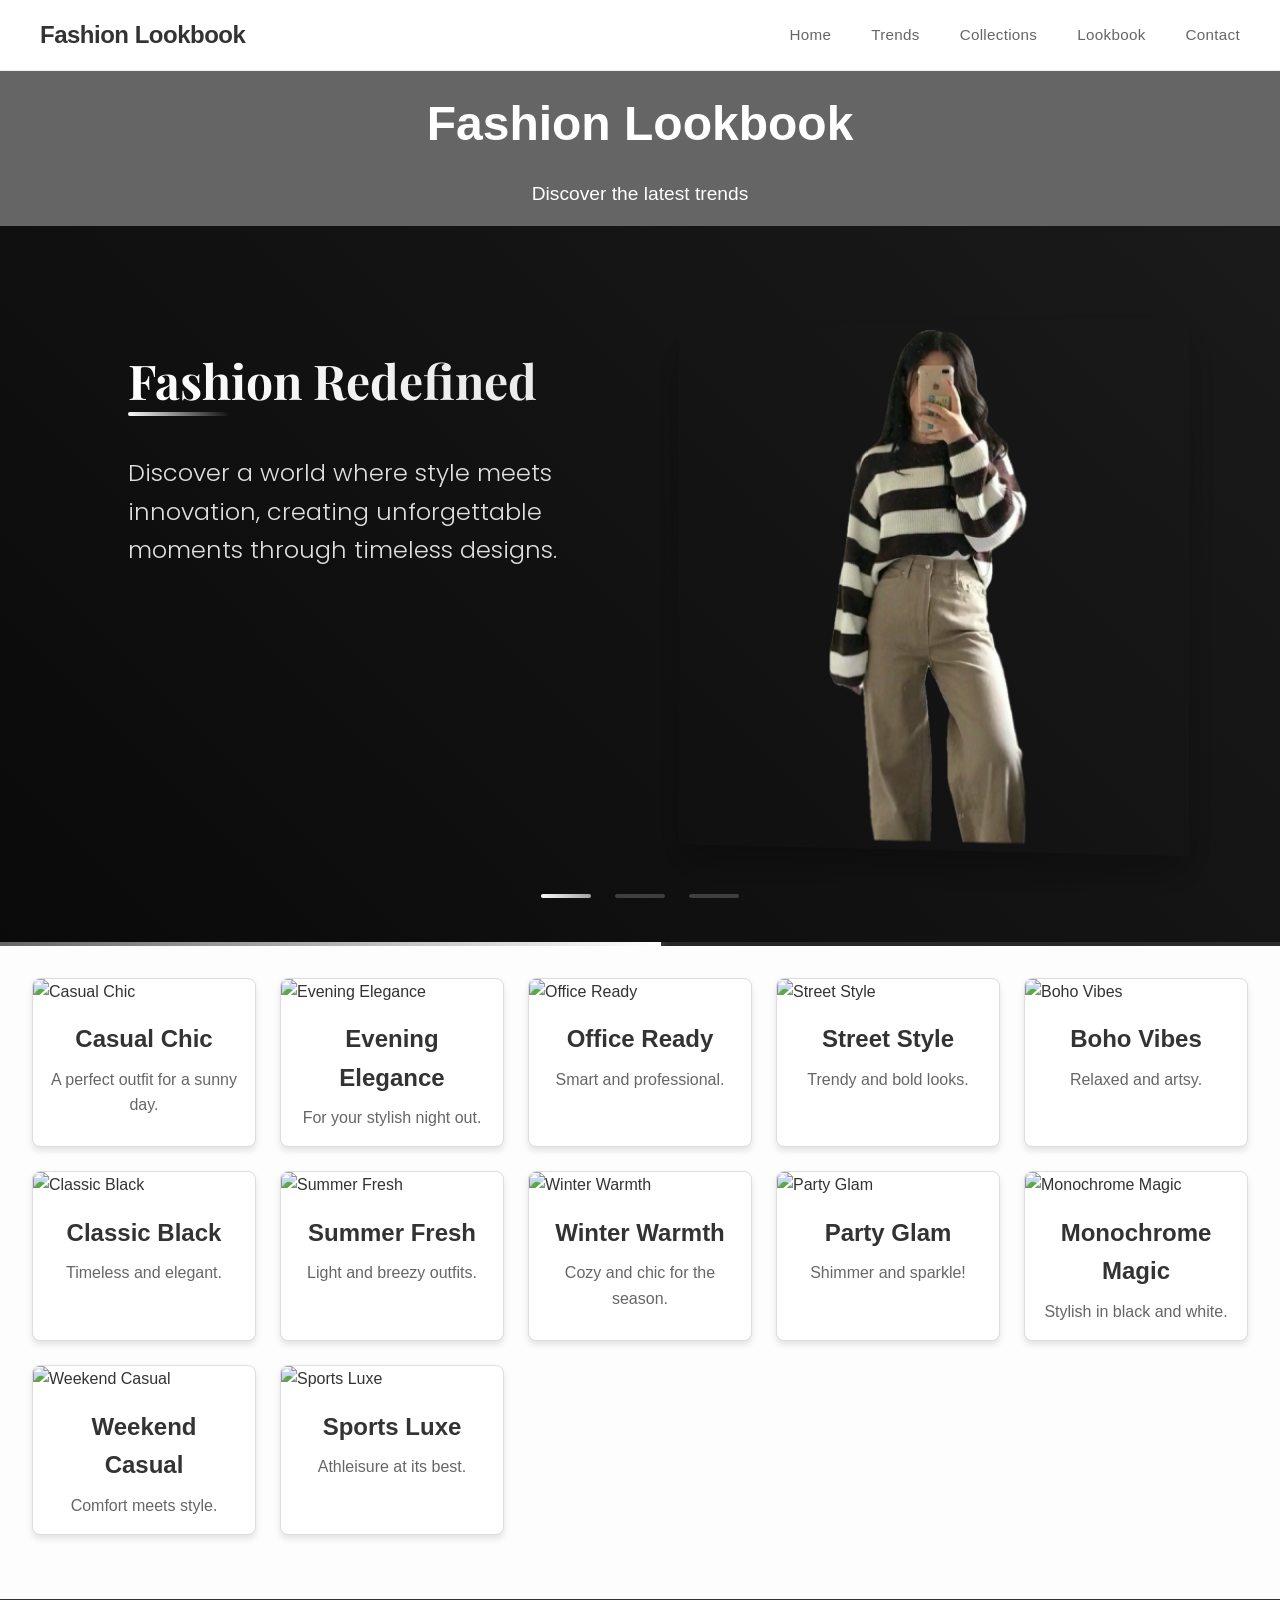
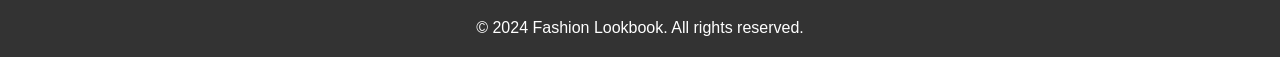
==== commit 020cc5cf: "Merge 01c377d04f73a9af54ed8bcf04f4b247e0ac1d76 into fbf91c43b72f1aa910df09051909f06da4c08a02" ====
--- a/Fashion Lookbook/index.html
+++ b/Fashion Lookbook/index.html
@@ -5,25 +5,81 @@
   <meta name="viewport" content="width=device-width, initial-scale=1.0">
   <title>Fashion Lookbook</title>
   <link rel="stylesheet" href="style.css">
+  <style>@import url('https://fonts.googleapis.com/css2?family=Playfair+Display:wght@700&family=Poppins:wght@300;400;500&display=swap');</style>
 </head>
 <body>
-  <header class="bar">
-  <nav>
-    <div class="logo">LookBook</div>
-      <ul>
-          
-          <li><a href="#gallery">Gallery</a></li>
-      </ul>
+
+  <!-- Navbar -->
+  <nav class="navbar">
+    <div class="nav-content">
+      <a href="#" class="logo">Fashion Lookbook</a>
+      <button class="mobile-menu-btn">☰</button>
+      <div class="nav-links">
+        <a href="#" class="nav-link">Home</a>
+        <a href="#" class="nav-link">Trends</a>
+        <a href="#" class="nav-link">Collections</a>
+        <a href="#" class="nav-link">Lookbook</a>
+        <a href="#" class="nav-link">Contact</a>
+      </div>
+    </div>
   </nav>
-</header>
-   
+
+
   <!-- Hero Section -->
   <header class="hero">
-    
-
     <h1>Fashion Lookbook</h1>
     <p>Discover the latest trends</p>
   </header>
+
+  <!-- Carousel Section -->
+
+
+  <section class="hero-section">
+    <div class="carousel">
+      <div class="carousel-inner">
+        <div class="carousel-item active">
+          <div class="carousel-content">
+            <h1>Fashion Redefined</h1>
+            <p>Discover a world where style meets innovation, creating unforgettable moments through timeless designs.</p>
+          </div>
+          <div class="carousel-image">
+            <img src="images/c1.webp" alt="Fashion">
+          </div>
+        </div>
+        <div class="carousel-item">
+          <div class="carousel-content">
+            <h1>Evening Allure</h1>
+            <p>Embrace the night with ensembles that capture the essence of modern elegance and sophistication.</p>
+          </div>
+          <div class="carousel-image">
+            <img src="images/c2.webp" alt="Evening">
+          </div>
+        </div>
+        <div class="carousel-item">
+          <div class="carousel-content">
+            <h1>Urban Edge</h1>
+            <p>Where street meets chic - bold statements for the fashion-forward urbanite.</p>
+          </div>
+          <div class="carousel-image">
+            <img src="images/c3.webp" alt="Street">
+          </div>
+        </div>
+      </div>
+      
+      <div class="carousel-controls">
+        <div class="carousel-dot active"></div>
+        <div class="carousel-dot"></div>
+        <div class="carousel-dot"></div>
+      </div>
+
+      <div class="slide-progress">
+        <div class="progress-bar"></div>
+      </div>
+    </div>
+  </section>
+
+  <!-- Previous JavaScript remains the same -->
+  <script src="index.js"></script>
 
   <!-- Gallery Section -->
   <section class="gallery">
@@ -117,5 +173,14 @@
   <footer>
     <p>&copy; 2024 Fashion Lookbook. All rights reserved.</p>
   </footer>
+
+  <script>
+    const mobileMenuBtn = document.querySelector('.mobile-menu-btn');
+    const navLinks = document.querySelector('.nav-links');
+
+    mobileMenuBtn.addEventListener('click', () => {
+      navLinks.classList.toggle('active');
+    });
+  </script>
 </body>
 </html>
--- a/Fashion Lookbook/style.css
+++ b/Fashion Lookbook/style.css
@@ -11,72 +11,14 @@
     color: #333;
     line-height: 1.6;
   }
-
- 
-
-nav {
-  display: flex;
-  justify-content: flex-end; 
-  align-items: center;
-  background-color: #2a2a2a;
-    color: #fff;
-    padding: 0.5rem;
-    
-}
-
-nav ul {
-  display: flex;
-  list-style: none;
-  text-align: right;
-  justify-content: flex-end; 
-}
-
-nav ul li {
-  margin-left: 1rem;
-  margin-right: 3rem;
-}
-
-nav ul li a {
-  color: #fff;
-  text-decoration: none;
-  position: relative; 
-  display: inline-block;
-  padding: 0.5rem 0;
-  font-weight: bold;
-  font-size: large;
-
-
-}
-
-nav ul li a::after {
-  content: '';
-  position: absolute;
-  bottom: 0; 
-  left: 0;
-  width: 0; 
-  height: 2px; 
-  background: #fff; 
-  transition: width 0.3s ease-in-out; 
-}
-
-nav ul li a:hover::after {
-  width: 100%; 
-}
-.logo {
-  margin-right: auto; 
-  font-weight: bolder;
-  font-size: 25px;
-  margin-left: 2rem;
-}
-
-
   
   /* Hero Section */
   .hero {
     text-align: center;
     background: linear-gradient(rgba(0, 0, 0, 0.6), rgba(0, 0, 0, 0.6)), url('images/hero.jpg') no-repeat center/cover;
     color: #fff;
-    padding: 3rem 1rem;
+    padding: 1rem 1rem;
+    margin-top: 70px;
   }
   
   .hero h1 {
@@ -150,4 +92,302 @@
       grid-template-columns: 1fr;
     }
   }
-  +
+  /* Carousel */
+
+  .hero-section {
+    margin-top: 0%;
+    position: relative;
+    height: 80vh;
+    overflow: hidden;
+    background: linear-gradient(45deg, #0a0a0a, #1a1a1a);
+  }
+
+  .carousel {
+    height: 100%;
+    position: relative;
+  }
+
+  .carousel-inner {
+    height: 100%;
+    position: relative;
+    display: flex;
+  }
+
+  .carousel-item {
+    position: absolute;
+    top: 0px;
+    left: 0;
+    width: 100%;
+    height: 100%;
+    opacity: 0;
+    transform: scale(1.1);
+    transition: all 0.5s cubic-bezier(0.4, 0, 0.2, 1);
+    display: grid;
+    grid-template-columns: repeat(2, 1fr);
+    gap: 4rem;
+    padding: 6rem;
+    pointer-events: none;
+  }
+
+  .carousel-item.active {
+    opacity: 1;
+    transform: scale(1);
+    pointer-events: auto;
+  }
+
+  .carousel-image {
+    height: 100%;
+    position: relative;
+    overflow: visible;
+    box-shadow: 0 20px 40px rgba(0,0,0,0.3);
+    transform: perspective(1000px) rotateY(-5deg);
+    transition: transform 0.5s ease;
+  }
+
+  .carousel-image:hover {
+    transform: perspective(1000px) rotateY(0deg);
+  }
+
+  .carousel-image img {
+    width: 100%;
+    height: 100%;
+    object-fit: scale-down;
+    transform: scale(1.1);
+    transition: transform 0.5s cubic-bezier(0.4, 0, 0.2, 1);
+  }
+
+  .carousel-item.active .carousel-image img {
+    transform: scale(1);
+  }
+
+  .carousel-content {
+    margin-bottom: 200px;
+    display: flex;
+    flex-direction: column;
+    justify-content: center;
+    color: white;
+    padding: 2rem;
+    opacity: 0;
+    transform: translateY(30px);
+    transition: all 0.8s cubic-bezier(0.4, 0, 0.2, 1);
+    transition-delay: 0.2s;
+  }
+
+  .carousel-item.active .carousel-content {
+    opacity: 1;
+    transform: translateY(0);
+  }
+
+  .carousel-content h1 {
+    font-family: 'Playfair Display', serif;
+    font-size: 3rem;
+    margin-bottom: 3rem;
+    font-weight: 700;
+    line-height: 1.1;
+    background: linear-gradient(45deg, #ffffff, #e6e6e6);
+    -webkit-background-clip: text;
+    -webkit-text-fill-color: transparent;
+    position: relative;
+  }
+
+  .carousel-content h1::after {
+    content: '';
+    position: absolute;
+    bottom: -10px;
+    left: 0;
+    width: 100px;
+    height: 4px;
+    background: linear-gradient(45deg, #ffffff, transparent);
+    border-radius: 2px;
+  }
+
+  .carousel-content p {
+    font-family: 'Poppins', sans-serif;
+    font-size: 1.5rem;
+    margin-bottom: 3rem;
+    color: #e0e0e0;
+    line-height: 1.6;
+    font-weight: 300;
+    max-width: 500px;
+  }
+
+  .carousel-controls {
+    position: absolute;
+    bottom: 3rem;
+    left: 50%;
+    transform: translateX(-50%);
+    display: flex;
+    gap: 1.5rem;
+    z-index: 10;
+  }
+
+  .carousel-dot {
+    width: 50px;
+    height: 4px;
+    background-color: rgba(255, 255, 255, 0.2);
+    cursor: pointer;
+    transition: all 0.3s ease;
+    border-radius: 2px;
+    position: relative;
+    overflow: hidden;
+  }
+
+  .carousel-dot::after {
+    content: '';
+    position: absolute;
+    top: 0;
+    left: 0;
+    width: 100%;
+    height: 100%;
+    background: linear-gradient(45deg, #ffffff, rgba(255,255,255,0.5));
+    transform: translateX(-100%);
+    transition: transform 0.3s ease;
+  }
+
+  .carousel-dot.active::after {
+    transform: translateX(0);
+  }
+
+  .slide-progress {
+    position: absolute;
+    bottom: 0;
+    left: 0;
+    width: 100%;
+    height: 4px;
+    background-color: rgba(255, 255, 255, 0.1);
+    overflow: hidden;
+  }
+
+  .progress-bar {
+    height: 100%;
+    width: 0;
+    background: linear-gradient(90deg, rgba(255,255,255,0.3), #ffffff);
+    transition: width linear;
+    box-shadow: 0 0 10px rgba(255,255,255,0.5);
+  }
+
+  @media (max-width: 1200px) {
+    .carousel-item {
+      grid-template-columns: 1fr;
+      padding: 3rem;
+    }
+
+    .carousel-content h1 {
+      font-size: 3.5rem;
+    }
+
+    .carousel-image {
+      height: 50vh;
+      transform: none;
+    }
+  }
+
+  @media (max-width: 768px) {
+    .carousel-content h1 {
+      font-size: 2.5rem;
+    }
+
+    .carousel-content p {
+      font-size: 1.2rem;
+    }
+  }
+  
+  
+  /* navbar */
+
+  .navbar {
+    background-color: rgba(255, 255, 255, 0.95);
+    position: fixed;
+    width: 100%;
+    top: 0;
+    left: 0;
+    z-index: 1000;
+    padding: 1rem 2rem;
+    border-bottom: 1px solid rgba(0, 0, 0, 0.05);
+    backdrop-filter: blur(10px);
+  }
+
+  .nav-content {
+    max-width: 1200px;
+    margin: 0 auto;
+    display: flex;
+    justify-content: space-between;
+    align-items: center;
+  }
+
+  .logo {
+    color: #333;
+    text-decoration: none;
+    font-size: 1.5rem;
+    font-weight: 600;
+    letter-spacing: -0.5px;
+  }
+
+  .nav-links {
+    display: flex;
+    gap: 2.5rem;
+    align-items: center;
+  }
+
+  .nav-link {
+    color: #666;
+    text-decoration: none;
+    font-size: 0.95rem;
+    font-weight: 500;
+    letter-spacing: 0.3px;
+    transition: color 0.3s ease;
+    position: relative;
+  }
+
+  .nav-link::after {
+    content: '';
+    position: absolute;
+    width: 0;
+    height: 1px;
+    bottom: -4px;
+    left: 0;
+    background-color: #333;
+    transition: width 0.3s ease;
+  }
+
+  .nav-link:hover {
+    color: #333;
+  }
+
+  .nav-link:hover::after {
+    width: 100%;
+  }
+
+  .mobile-menu-btn {
+    display: none;
+    background: none;
+    border: none;
+    cursor: pointer;
+    font-size: 1.5rem;
+    color: #333;
+  }
+
+  @media (max-width: 768px) {
+    .mobile-menu-btn {
+      display: block;
+    }
+
+    .nav-links {
+      display: none;
+      position: absolute;
+      top: 100%;
+      left: 0;
+      width: 100%;
+      background-color: white;
+      padding: 1rem 0;
+      flex-direction: column;
+      gap: 1rem;
+      box-shadow: 0 2px 10px rgba(0, 0, 0, 0.1);
+    }
+
+    .nav-links.active {
+      display: flex;
+    }
+  }
+
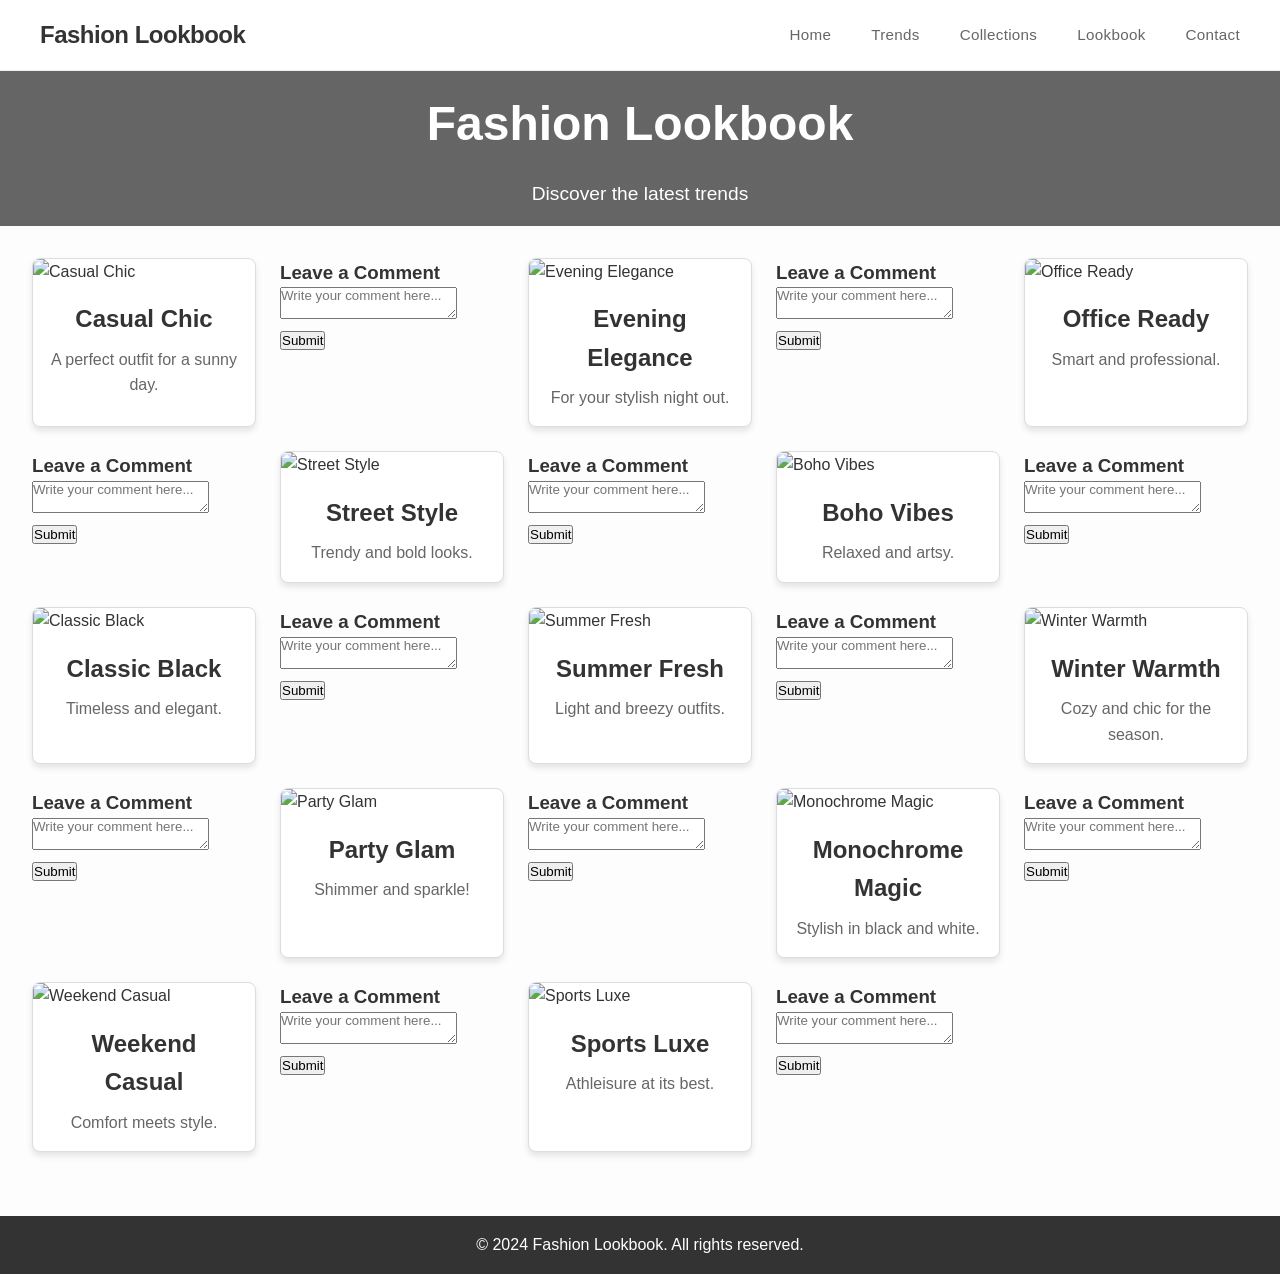
==== commit 5a43fea1: "Merge 6cee5afd6bcb6f8414d3d8ad05060946aee1dfc1 into fbf91c43b72f1aa910df09051909f06da4c08a02" ====
--- a/Fashion Lookbook/index.html
+++ b/Fashion Lookbook/index.html
@@ -5,7 +5,6 @@
   <meta name="viewport" content="width=device-width, initial-scale=1.0">
   <title>Fashion Lookbook</title>
   <link rel="stylesheet" href="style.css">
-  <style>@import url('https://fonts.googleapis.com/css2?family=Playfair+Display:wght@700&family=Poppins:wght@300;400;500&display=swap');</style>
 </head>
 <body>
 
@@ -31,56 +30,6 @@
     <p>Discover the latest trends</p>
   </header>
 
-  <!-- Carousel Section -->
-
-
-  <section class="hero-section">
-    <div class="carousel">
-      <div class="carousel-inner">
-        <div class="carousel-item active">
-          <div class="carousel-content">
-            <h1>Fashion Redefined</h1>
-            <p>Discover a world where style meets innovation, creating unforgettable moments through timeless designs.</p>
-          </div>
-          <div class="carousel-image">
-            <img src="images/c1.webp" alt="Fashion">
-          </div>
-        </div>
-        <div class="carousel-item">
-          <div class="carousel-content">
-            <h1>Evening Allure</h1>
-            <p>Embrace the night with ensembles that capture the essence of modern elegance and sophistication.</p>
-          </div>
-          <div class="carousel-image">
-            <img src="images/c2.webp" alt="Evening">
-          </div>
-        </div>
-        <div class="carousel-item">
-          <div class="carousel-content">
-            <h1>Urban Edge</h1>
-            <p>Where street meets chic - bold statements for the fashion-forward urbanite.</p>
-          </div>
-          <div class="carousel-image">
-            <img src="images/c3.webp" alt="Street">
-          </div>
-        </div>
-      </div>
-      
-      <div class="carousel-controls">
-        <div class="carousel-dot active"></div>
-        <div class="carousel-dot"></div>
-        <div class="carousel-dot"></div>
-      </div>
-
-      <div class="slide-progress">
-        <div class="progress-bar"></div>
-      </div>
-    </div>
-  </section>
-
-  <!-- Previous JavaScript remains the same -->
-  <script src="index.js"></script>
-
   <!-- Gallery Section -->
   <section class="gallery">
     <div class="card">
@@ -90,6 +39,16 @@
         <p>A perfect outfit for a sunny day.</p>
       </div>
     </div>
+    <!-- Comment Section -->
+    <div class="comments">
+      <h3>Leave a Comment</h3>
+      <form action="#" method="POST">
+        <textarea name="comment" placeholder="Write your comment here..." required></textarea>
+        <button type="submit">Submit</button>
+      </form>
+    </div>
+  </div>
+
     <div class="card">
       <img src="images/outfit2.jpg" alt="Evening Elegance">
       <div class="card-info">
@@ -97,6 +56,17 @@
         <p>For your stylish night out.</p>
       </div>
     </div>
+
+    <!-- Comment Section -->
+    <div class="comments">
+      <h3>Leave a Comment</h3>
+      <form action="#" method="POST">
+        <textarea name="comment" placeholder="Write your comment here..." required></textarea>
+        <button type="submit">Submit</button>
+      </form>
+    </div>
+  </div>
+
     <div class="card">
       <img src="images/outfit3.jpg" alt="Office Ready">
       <div class="card-info">
@@ -104,6 +74,16 @@
         <p>Smart and professional.</p>
       </div>
     </div>
+    <!-- Comment Section -->
+    <div class="comments">
+      <h3>Leave a Comment</h3>
+      <form action="#" method="POST">
+        <textarea name="comment" placeholder="Write your comment here..." required></textarea>
+        <button type="submit">Submit</button>
+      </form>
+    </div>
+  </div>
+
     <div class="card">
       <img src="images/outfit4.jpg" alt="Street Style">
       <div class="card-info">
@@ -111,6 +91,16 @@
         <p>Trendy and bold looks.</p>
       </div>
     </div>
+    <!-- Comment Section -->
+    <div class="comments">
+      <h3>Leave a Comment</h3>
+      <form action="#" method="POST">
+        <textarea name="comment" placeholder="Write your comment here..." required></textarea>
+        <button type="submit">Submit</button>
+      </form>
+    </div>
+  </div>
+
     <div class="card">
       <img src="images/outfit5.jpg" alt="Boho Vibes">
       <div class="card-info">
@@ -118,6 +108,16 @@
         <p>Relaxed and artsy.</p>
       </div>
     </div>
+    <!-- Comment Section -->
+    <div class="comments">
+      <h3>Leave a Comment</h3>
+      <form action="#" method="POST">
+        <textarea name="comment" placeholder="Write your comment here..." required></textarea>
+        <button type="submit">Submit</button>
+      </form>
+    </div>
+  </div>
+
     <div class="card">
       <img src="images/outfit6.jpg" alt="Classic Black">
       <div class="card-info">
@@ -125,6 +125,16 @@
         <p>Timeless and elegant.</p>
       </div>
     </div>
+    <!-- Comment Section -->
+    <div class="comments">
+      <h3>Leave a Comment</h3>
+      <form action="#" method="POST">
+        <textarea name="comment" placeholder="Write your comment here..." required></textarea>
+        <button type="submit">Submit</button>
+      </form>
+    </div>
+  </div>
+
     <div class="card">
       <img src="images/outfit7.jpg" alt="Summer Fresh">
       <div class="card-info">
@@ -132,6 +142,16 @@
         <p>Light and breezy outfits.</p>
       </div>
     </div>
+    <!-- Comment Section -->
+    <div class="comments">
+      <h3>Leave a Comment</h3>
+      <form action="#" method="POST">
+        <textarea name="comment" placeholder="Write your comment here..." required></textarea>
+        <button type="submit">Submit</button>
+      </form>
+    </div>
+  </div>
+
     <div class="card">
       <img src="images/outfit8.jpg" alt="Winter Warmth">
       <div class="card-info">
@@ -139,6 +159,16 @@
         <p>Cozy and chic for the season.</p>
       </div>
     </div>
+    <!-- Comment Section -->
+    <div class="comments">
+      <h3>Leave a Comment</h3>
+      <form action="#" method="POST">
+        <textarea name="comment" placeholder="Write your comment here..." required></textarea>
+        <button type="submit">Submit</button>
+      </form>
+    </div>
+  </div>
+
     <div class="card">
       <img src="images/outfit9.jpg" alt="Party Glam">
       <div class="card-info">
@@ -146,6 +176,16 @@
         <p>Shimmer and sparkle!</p>
       </div>
     </div>
+    <!-- Comment Section -->
+    <div class="comments">
+      <h3>Leave a Comment</h3>
+      <form action="#" method="POST">
+        <textarea name="comment" placeholder="Write your comment here..." required></textarea>
+        <button type="submit">Submit</button>
+      </form>
+    </div>
+  </div>
+
     <div class="card">
       <img src="images/outfit10.jpg" alt="Monochrome Magic">
       <div class="card-info">
@@ -153,6 +193,16 @@
         <p>Stylish in black and white.</p>
       </div>
     </div>
+    <!-- Comment Section -->
+    <div class="comments">
+      <h3>Leave a Comment</h3>
+      <form action="#" method="POST">
+        <textarea name="comment" placeholder="Write your comment here..." required></textarea>
+        <button type="submit">Submit</button>
+      </form>
+    </div>
+  </div>
+
     <div class="card">
       <img src="images/outfit11.jpg" alt="Weekend Casual">
       <div class="card-info">
@@ -160,6 +210,16 @@
         <p>Comfort meets style.</p>
       </div>
     </div>
+    <!-- Comment Section -->
+    <div class="comments">
+      <h3>Leave a Comment</h3>
+      <form action="#" method="POST">
+        <textarea name="comment" placeholder="Write your comment here..." required></textarea>
+        <button type="submit">Submit</button>
+      </form>
+    </div>
+  </div>
+  
     <div class="card">
       <img src="images/outfit12.jpg" alt="Sports Luxe">
       <div class="card-info">
@@ -167,6 +227,17 @@
         <p>Athleisure at its best.</p>
       </div>
     </div>
+
+    <!-- Comment Section -->
+    <div class="comments">
+      <h3>Leave a Comment</h3>
+      <form action="#" method="POST">
+        <textarea name="comment" placeholder="Write your comment here..." required></textarea>
+        <button type="submit">Submit</button>
+      </form>
+    </div>
+  </div>
+  
   </section>
 
   <!-- Footer -->
